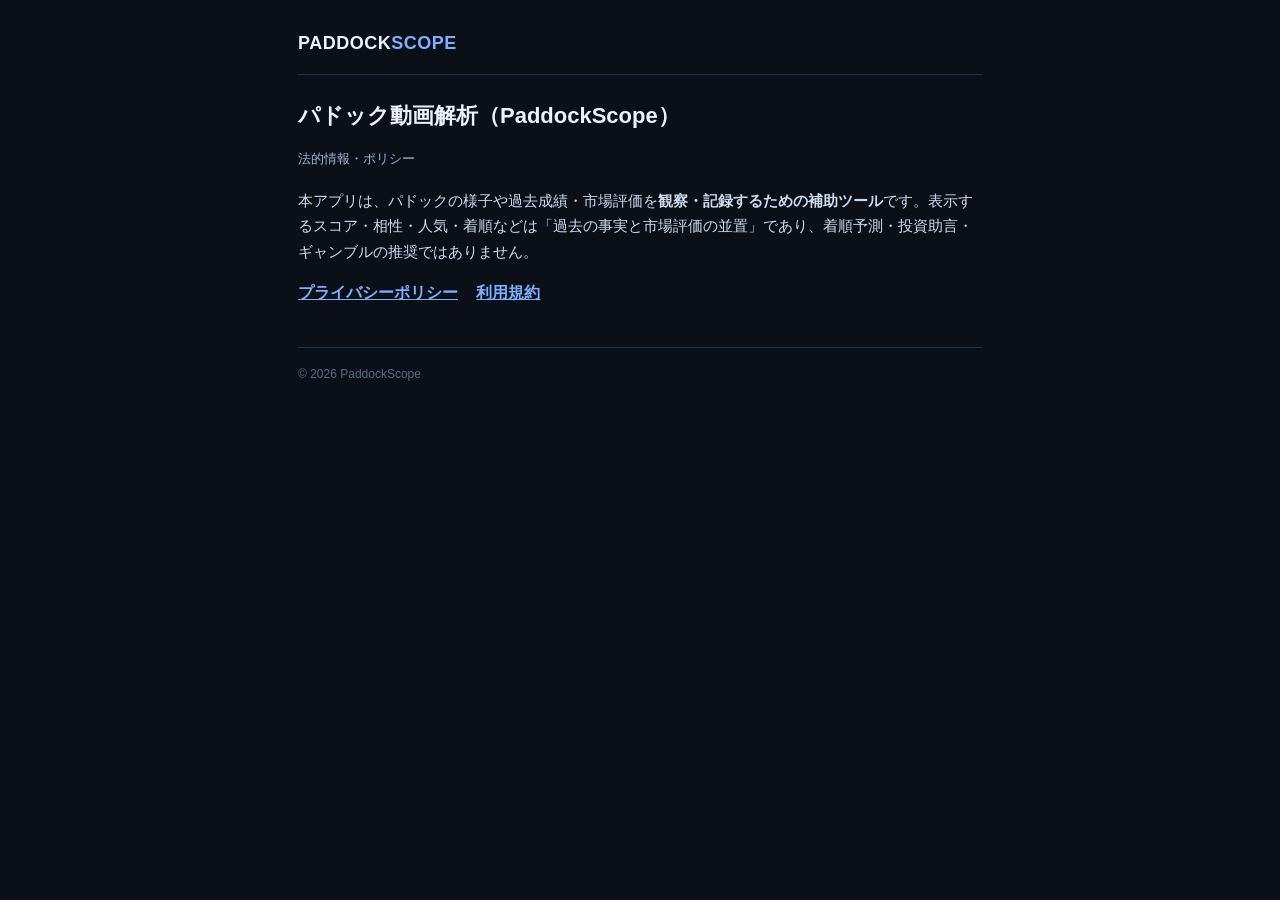
==== index.html @ f78c4ca3 "プライバシーポリシー・利用規約（PaddockScope） Co-Authored-By: Claude Opus 4.8 <noreply@anthropic.com>" ====
<!DOCTYPE html>
<html lang="ja"><head>
<meta charset="utf-8"><meta name="viewport" content="width=device-width, initial-scale=1">
<title>パドック動画解析（PaddockScope）— 法的情報</title>
<link rel="stylesheet" href="./style.css">
</head><body><div class="wrap">
<header><div class="brand">PADDOCK<span>SCOPE</span></div></header>
<h1>パドック動画解析（PaddockScope）</h1>
<p class="meta">法的情報・ポリシー</p>
<p>本アプリは、パドックの様子や過去成績・市場評価を<strong>観察・記録するための補助ツール</strong>です。表示するスコア・相性・人気・着順などは「過去の事実と市場評価の並置」であり、着順予測・投資助言・ギャンブルの推奨ではありません。</p>
<nav>
  <a href="./privacy.html">プライバシーポリシー</a>
  <a href="./terms.html">利用規約</a>
</nav>
<footer>© 2026 PaddockScope</footer>
</div></body></html>
---- style.css ----
:root { --bg:#0b1018; --card:#13203a; --line:#1f3050; --tx:#eaf2ff; --sub:#9fb4d8; --accent:#7fb0ff; }
* { box-sizing: border-box; }
body { margin:0; background:var(--bg); color:var(--tx); font-family:-apple-system,BlinkMacSystemFont,"Hiragino Sans","Noto Sans JP",sans-serif; line-height:1.75; }
.wrap { max-width:720px; margin:0 auto; padding:28px 18px 64px; }
header { display:flex; align-items:center; gap:10px; padding-bottom:14px; border-bottom:1px solid var(--line); margin-bottom:22px; }
.brand { font-weight:800; font-size:18px; letter-spacing:.5px; }
.brand span { color:var(--accent); }
h1 { font-size:22px; margin:18px 0 6px; }
h2 { font-size:16px; margin:26px 0 8px; color:#cdd6e4; }
.meta { color:var(--sub); font-size:13px; margin-bottom:18px; }
p, li { font-size:14.5px; color:#cfdcee; }
a { color:var(--accent); }
.note { background:var(--card); border:1px solid var(--line); border-radius:12px; padding:12px 14px; color:var(--sub); font-size:13px; margin:18px 0; }
nav a { display:inline-block; margin-right:14px; font-weight:700; }
footer { margin-top:40px; padding-top:16px; border-top:1px solid var(--line); color:#5a6b86; font-size:12px; }
table { border-collapse:collapse; width:100%; margin:10px 0; font-size:13.5px; }
th,td { border:1px solid var(--line); padding:7px 10px; text-align:left; }
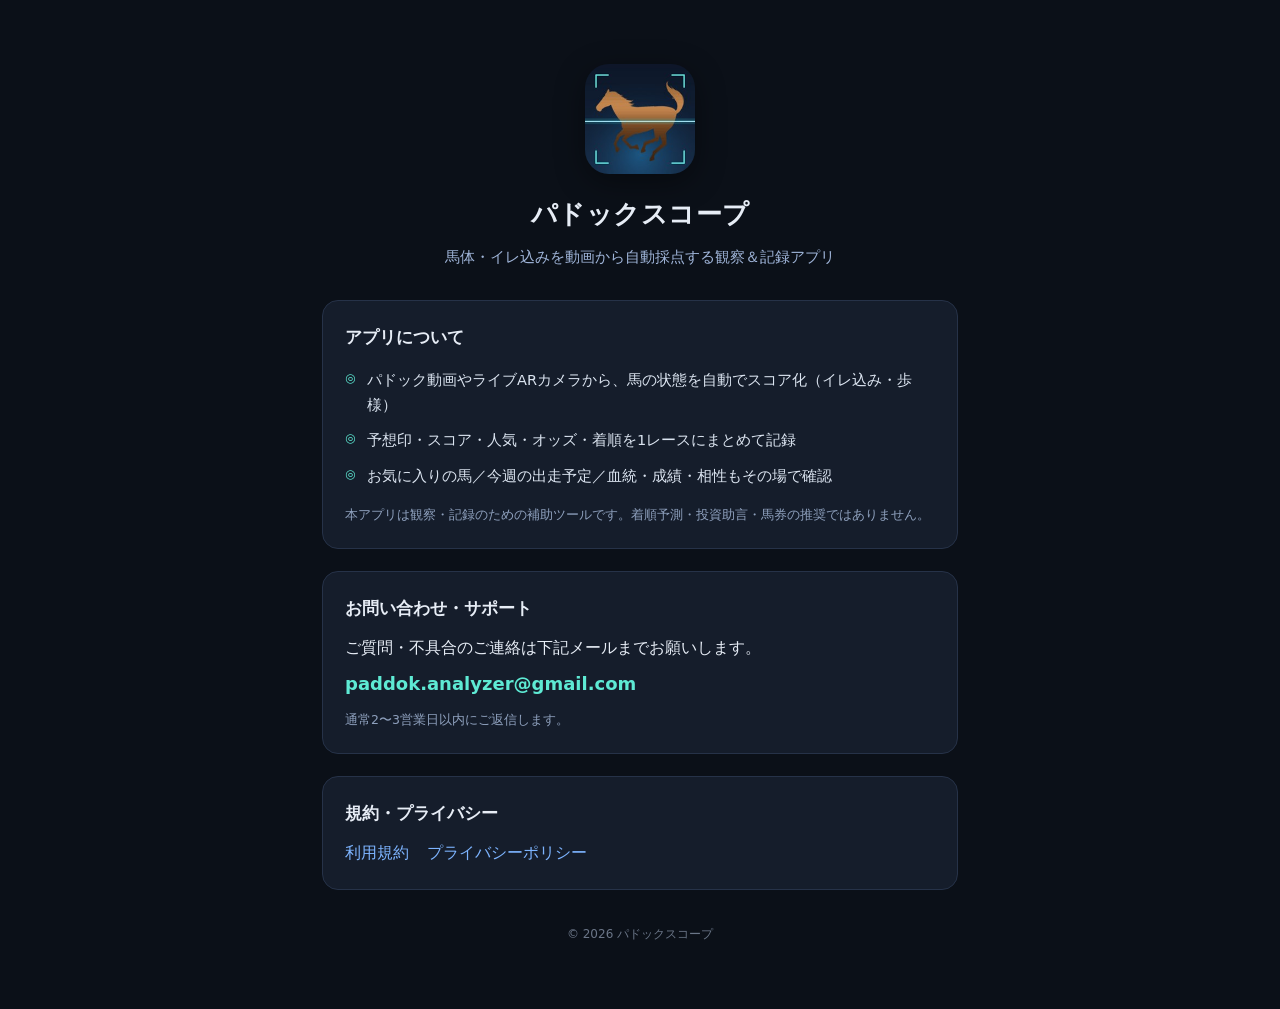
==== commit 7098fe3e: "feat: サポート兼ランディングのindex.htmlに刷新（アプリ説明＋問い合わせ先） App Store審査のサポートURL要件に対応。アプリ説明・機能・問い合わせメール (paddok.ana" ====
--- a/index.html
+++ b/index.html
@@ -1,16 +1,65 @@
 <!DOCTYPE html>
-<html lang="ja"><head>
-<meta charset="utf-8"><meta name="viewport" content="width=device-width, initial-scale=1">
-<title>パドック動画解析（PaddockScope）— 法的情報</title>
-<link rel="stylesheet" href="./style.css">
-</head><body><div class="wrap">
-<header><div class="brand">PADDOCK<span>SCOPE</span></div></header>
-<h1>パドック動画解析（PaddockScope）</h1>
-<p class="meta">法的情報・ポリシー</p>
-<p>本アプリは、パドックの様子や過去成績・市場評価を<strong>観察・記録するための補助ツール</strong>です。表示するスコア・相性・人気・着順などは「過去の事実と市場評価の並置」であり、着順予測・投資助言・ギャンブルの推奨ではありません。</p>
-<nav>
-  <a href="./privacy.html">プライバシーポリシー</a>
-  <a href="./terms.html">利用規約</a>
-</nav>
-<footer>© 2026 PaddockScope</footer>
-</div></body></html>
+<html lang="ja">
+<head>
+<meta charset="UTF-8">
+<meta name="viewport" content="width=device-width, initial-scale=1">
+<title>パドックスコープ｜サポート</title>
+<style>
+  :root{ --bg:#0b1018; --card:#151d2b; --line:#263248; --fg:#e7edf6; --dim:#9fb4d8; --acc:#7db4ff; --teal:#5eead4; }
+  *{box-sizing:border-box;margin:0;padding:0}
+  body{background:var(--bg);color:var(--fg);font-family:-apple-system,"Hiragino Sans",system-ui,sans-serif;line-height:1.75;-webkit-font-smoothing:antialiased}
+  .wrap{max-width:680px;margin:0 auto;padding:40px 22px 64px}
+  header{text-align:center;padding:24px 0 8px}
+  .icon{width:110px;height:110px;border-radius:24px;box-shadow:0 8px 30px rgba(0,0,0,.4);display:block;margin:0 auto 18px}
+  h1{font-size:26px;font-weight:800;letter-spacing:.5px}
+  .sub{color:var(--dim);font-size:15px;margin-top:6px}
+  .card{background:var(--card);border:1px solid var(--line);border-radius:16px;padding:22px 22px;margin-top:22px}
+  h2{font-size:17px;font-weight:800;margin-bottom:10px}
+  ul{list-style:none}
+  li{padding:5px 0 5px 22px;position:relative;color:#dbe4f0;font-size:14.5px}
+  li:before{content:"◎";position:absolute;left:0;color:var(--teal);font-size:12px}
+  a{color:var(--acc);text-decoration:none}
+  a:hover{text-decoration:underline}
+  .mail{display:inline-block;margin-top:6px;font-size:18px;font-weight:800;color:var(--teal)}
+  .links{display:flex;gap:18px;flex-wrap:wrap;margin-top:8px}
+  .note{color:#8ea0bd;font-size:12.5px;margin-top:10px}
+  footer{text-align:center;color:#6b7688;font-size:12px;margin-top:34px}
+</style>
+</head>
+<body>
+  <div class="wrap">
+    <header>
+      <img class="icon" src="[data-uri]" alt="パドックスコープ">
+      <h1>パドックスコープ</h1>
+      <div class="sub">馬体・イレ込みを動画から自動採点する観察＆記録アプリ</div>
+    </header>
+
+    <div class="card">
+      <h2>アプリについて</h2>
+      <ul>
+        <li>パドック動画やライブARカメラから、馬の状態を自動でスコア化（イレ込み・歩様）</li>
+        <li>予想印・スコア・人気・オッズ・着順を1レースにまとめて記録</li>
+        <li>お気に入りの馬／今週の出走予定／血統・成績・相性もその場で確認</li>
+      </ul>
+      <p class="note">本アプリは観察・記録のための補助ツールです。着順予測・投資助言・馬券の推奨ではありません。</p>
+    </div>
+
+    <div class="card">
+      <h2>お問い合わせ・サポート</h2>
+      <p>ご質問・不具合のご連絡は下記メールまでお願いします。</p>
+      <a class="mail" href="mailto:paddok.analyzer@gmail.com">paddok.analyzer@gmail.com</a>
+      <p class="note">通常2〜3営業日以内にご返信します。</p>
+    </div>
+
+    <div class="card">
+      <h2>規約・プライバシー</h2>
+      <div class="links">
+        <a href="./terms.html">利用規約</a>
+        <a href="./privacy.html">プライバシーポリシー</a>
+      </div>
+    </div>
+
+    <footer>© 2026 パドックスコープ</footer>
+  </div>
+</body>
+</html>
